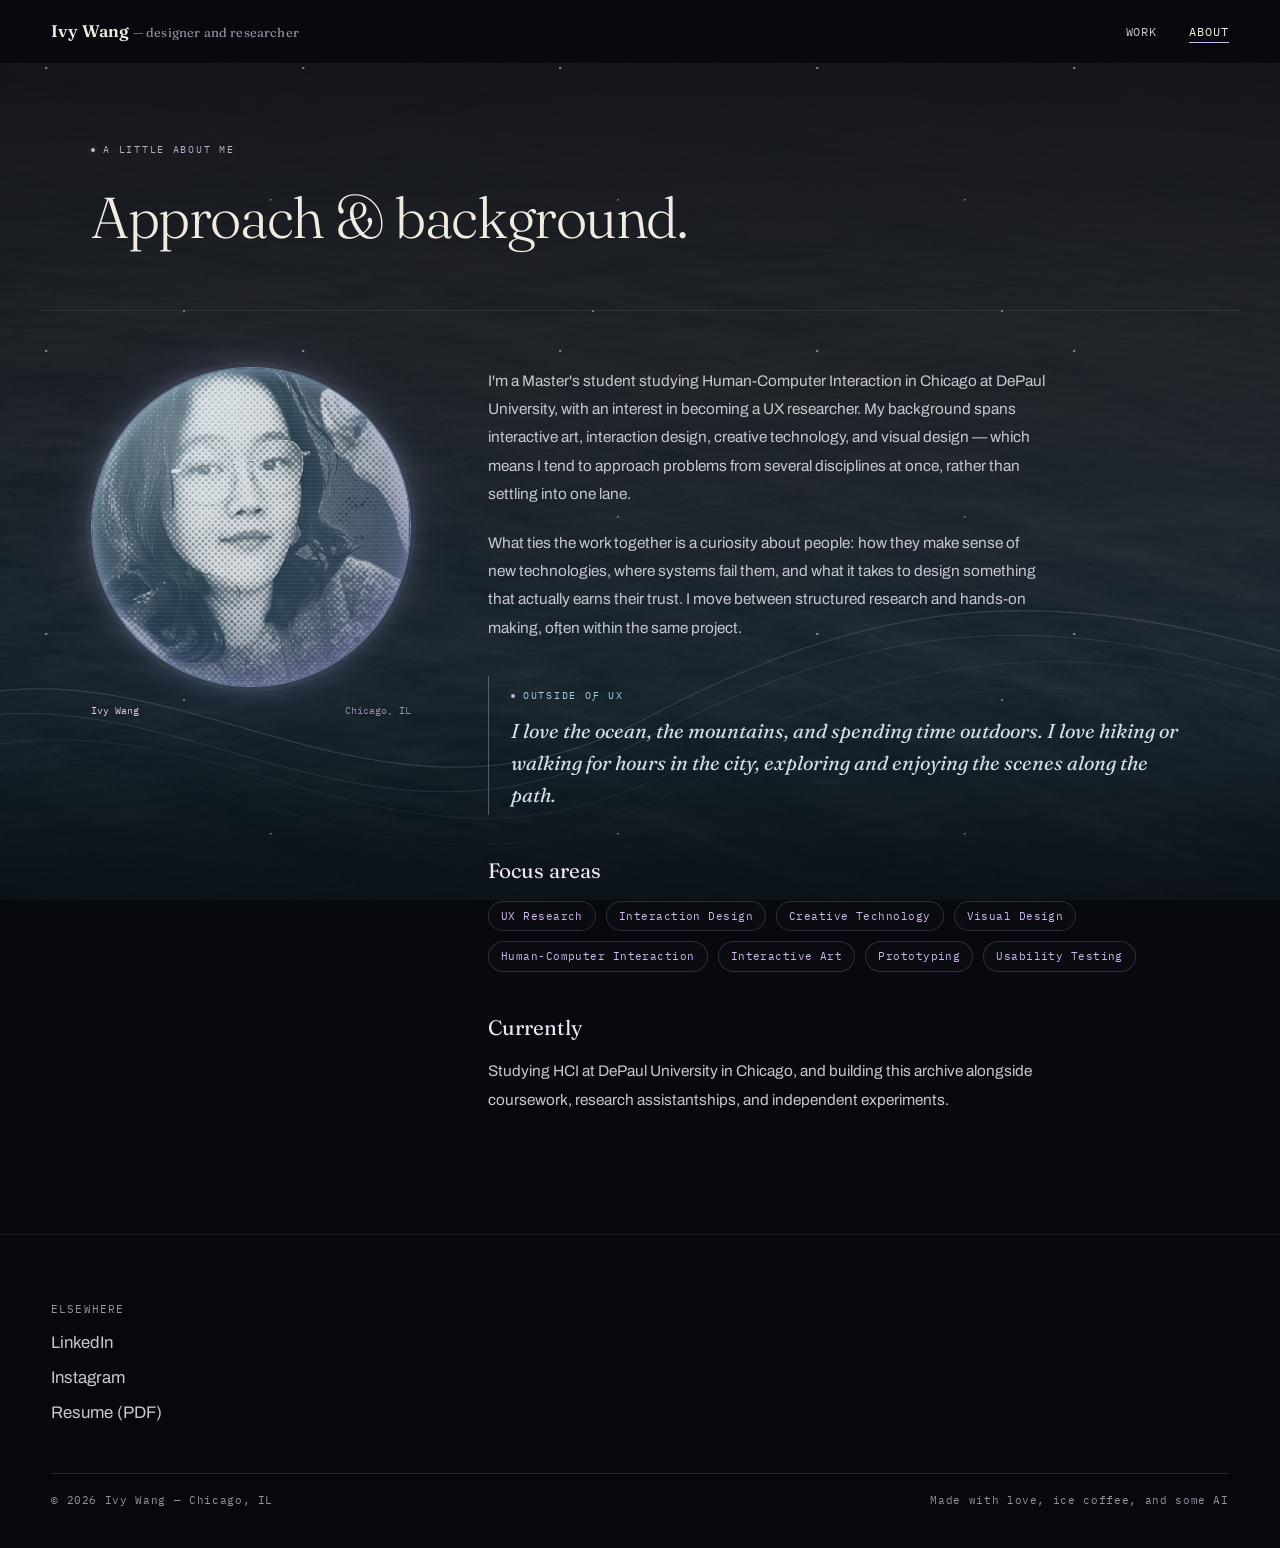
==== about.html @ 1f234c70 "Imported project into github the whole file, everything for the portfolio is moved here" ====
<!DOCTYPE html>
<html lang="en">
<head>
<meta charset="UTF-8">
<meta name="viewport" content="width=device-width, initial-scale=1.0">
<title>About — Ivy Wang</title>
<link rel="stylesheet" href="styles.css">
<link rel="stylesheet" href="about.css?v=4">
</head>
<body data-page="about">
<div class="about-atmosphere" aria-hidden="true">
  <div class="about-stars"></div>
  <svg class="about-waves" viewBox="0 0 1440 400" preserveAspectRatio="none">
    <path d="M-100 210 C180 40 390 360 700 190 S1190 60 1540 180"/>
    <path d="M-100 236 C200 66 400 386 715 216 S1210 86 1540 206"/>
    <path d="M-100 264 C220 94 415 414 730 244 S1230 114 1540 234"/>
    <path d="M-100 292 C240 122 430 442 745 272 S1250 142 1540 262"/>
  </svg>
</div>

<nav class="site-nav">
  <a href="index.html" class="mark">Ivy Wang<span> — designer and researcher</span></a>
  <button class="nav-toggle" aria-expanded="false" aria-controls="nav-links">Menu</button>
  <ul class="nav-links" id="nav-links">
    <li><a href="work.html" data-page="work">Work</a></li>
    <li><a href="about.html" data-page="about">About</a></li>
  </ul>
</nav>

<main>
  <header class="page-head">
    <span class="eyebrow">A little about me</span>
    <h1>Approach &amp; background.</h1>
  </header>

  <div class="page-body about-layout">
    <figure class="about-photo">
      <div class="portrait-water">
        <img src="assets/profile-pic.jpeg" alt="Halftone portrait of Ivy Wang" width="512" height="512">
      </div>
      <figcaption>Ivy Wang <span>Chicago, IL</span></figcaption>
    </figure>
    <div class="about-copy">
      <p>
        I'm a Master's student studying Human-Computer Interaction in Chicago
        at DePaul University, with an interest in becoming a UX researcher.
        My background spans interactive art, interaction design, creative
        technology, and visual design — which means I tend to approach
        problems from several disciplines at once, rather than settling
        into one lane.
      </p>
      <p>
        What ties the work together is a curiosity about people: how they
        make sense of new technologies, where systems fail them, and what
        it takes to design something that actually earns their trust. I move
        between structured research and hands-on making, often within the
        same project.
      </p>
      <div class="ocean-note">
        <span class="eyebrow">Outside of UX</span>
        <p>I love the ocean, the mountains, and spending time outdoors. I love hiking or walking for hours in the city, exploring and enjoying the scenes along the path.</p>
      </div>
      <h2>Focus areas</h2>
      <ul class="skill-tags">
        <li>UX Research</li>
        <li>Interaction Design</li>
        <li>Creative Technology</li>
        <li>Visual Design</li>
        <li>Human-Computer Interaction</li>
        <li>Interactive Art</li>
        <li>Prototyping</li>
        <li>Usability Testing</li>
      </ul>
      <h2>Currently</h2>
      <p>
        Studying HCI at DePaul University in Chicago, and building this
        archive alongside coursework, research assistantships, and
        independent experiments.
      </p>
    </div>
  </div>
</main>

<footer class="site-footer">
  <div class="footer-grid">
    <div class="footer-col">
      <p class="label">Elsewhere</p>
      <a href="https://www.linkedin.com/in/ivywang1108" target="_blank" rel="noopener noreferrer">LinkedIn</a>
      <a href="https://www.instagram.com/eyeweewhy/" target="_blank" rel="noopener noreferrer">Instagram</a>
      <a href="#">Resume (PDF)</a>
    </div>
  </div>
  <div class="footer-bottom">
    <span>© <span data-year></span> Ivy Wang — Chicago, IL</span>
    <span>Made with love, ice coffee, and some AI</span>
  </div>
</footer>

<script src="script.js?v=2"></script>
<script src="about.js?v=1"></script>
</body>
</html>
---- styles.css ----
/* =========================================================
   IVY WANG — PORTFOLIO
   A personal digital archive. Design system + shared layout.
   ========================================================= */

@import url('https://fonts.googleapis.com/css2?family=Fraunces:ital,opsz,wght@0,9..144,300;0,9..144,400;0,9..144,500;0,9..144,600;0,9..144,700;1,9..144,400;1,9..144,500&family=Archivo:ital,wght@0,400;0,500;0,600;0,700;1,400&family=IBM+Plex+Mono:wght@400;500&display=swap');

:root{
  /* ---- color: archive paper + ledger ink ---- */
  --paper:        #D6E8E8;
  --paper-2:      #D6E8E8;   /* card / specimen surface */
  --line:         #005200;   /* borders and hairline rules */
  --ink:          #005200;
  --ink-soft:     #176B4A;
  --ink-faint:    #4B987C;
  --blue:         #2E3A5F;   /* fountain-pen ledger blue */
  --ochre:        #B3822A;   /* index-tab ochre */
  --stamp:        #A23B24;   /* due-date stamp red, used sparingly */

  /* ---- type ---- */
  --f-display: 'Fraunces', ui-serif, Georgia, serif;
  --f-body:    'Archivo', ui-sans-serif, system-ui, sans-serif;
  --f-mono:    'IBM Plex Mono', ui-monospace, monospace;

  /* ---- scale ---- */
  --step-0: clamp(0.95rem, 0.9rem + 0.2vw, 1.05rem);
  --step-1: clamp(1.1rem, 1rem + 0.5vw, 1.3rem);
  --step-2: clamp(1.5rem, 1.2rem + 1.4vw, 2.1rem);
  --step-3: clamp(2.2rem, 1.6rem + 2.8vw, 3.6rem);
  --step-4: clamp(3rem, 2rem + 5vw, 6rem);

  --nav-h: 64px;
  --edge: clamp(20px, 4vw, 56px);
}

*, *::before, *::after{ box-sizing: border-box; }
html{ scroll-behavior: smooth; }
body{
  margin: 0;
  background: var(--paper);
  color: var(--ink);
  font-family: var(--f-body);
  font-size: var(--step-0);
  line-height: 1.5;
  -webkit-font-smoothing: antialiased;
}
img{ max-width: 100%; display: block; }
a{ color: inherit; text-decoration: none; }
h1,h2,h3,h4{ margin: 0; font-family: var(--f-display); font-weight: 500; }
p{ margin: 0; }
ul{ margin: 0; padding: 0; list-style: none; }
button{ font: inherit; color: inherit; background: none; border: none; cursor: pointer; }

::selection{ background: var(--blue); color: var(--paper); }

:focus-visible{
  outline: 2px solid var(--blue);
  outline-offset: 3px;
}

/* faint archive coordinate grid, used as page texture */
.grid-field{
  position: absolute;
  inset: 0;
  pointer-events: none;
  background-image:
    linear-gradient(var(--line) 1px, transparent 1px),
    linear-gradient(90deg, var(--line) 1px, transparent 1px);
  background-size: 96px 96px;
  opacity: 0.35;
  z-index: 0;
}

/* =========================================================
   NAV
   ========================================================= */
.site-nav{
  position: fixed;
  top: 0; left: 0; right: 0;
  height: var(--nav-h);
  display: flex;
  align-items: center;
  justify-content: space-between;
  padding: 0 var(--edge);
  z-index: 100;
  background: color-mix(in srgb, var(--paper) 88%, transparent);
  backdrop-filter: blur(6px);
  border-bottom: 1px solid var(--line);
}
.site-nav .mark{
  font-family: var(--f-display);
  font-weight: 600;
  font-size: 1.05rem;
  letter-spacing: 0.01em;
}
.site-nav .mark span{ color: var(--ink-faint); font-weight: 400; }
.nav-links{
  display: flex;
  gap: clamp(16px, 2.5vw, 40px);
  font-family: var(--f-mono);
  font-size: 0.72rem;
  letter-spacing: 0.08em;
  text-transform: uppercase;
}
.nav-links a{
  position: relative;
  padding: 4px 0;
  color: var(--ink-soft);
  transition: color .25s ease;
}
.nav-links a::after{
  content: "";
  position: absolute;
  left: 0; bottom: 0;
  width: 100%; height: 1px;
  background: var(--blue);
  transform: scaleX(0);
  transform-origin: right;
  transition: transform .3s ease;
}
.nav-links a:hover,
.nav-links a[aria-current="page"]{ color: var(--ink); }
.nav-links a:hover::after,
.nav-links a[aria-current="page"]::after{
  transform: scaleX(1);
  transform-origin: left;
}
.nav-toggle{ display: none; }

@media (max-width: 640px){
  .nav-links{
    position: fixed;
    top: var(--nav-h); left: 0; right: 0;
    flex-direction: column;
    background: var(--paper);
    border-bottom: 1px solid var(--line);
    padding: 18px var(--edge) 26px;
    gap: 16px;
    transform: translateY(-8px);
    opacity: 0;
    pointer-events: none;
    transition: opacity .2s ease, transform .2s ease;
  }
  .nav-links.is-open{
    opacity: 1;
    transform: translateY(0);
    pointer-events: auto;
  }
  .nav-toggle{
    display: inline-block;
    font-family: var(--f-mono);
    font-size: 0.72rem;
    letter-spacing: 0.08em;
    text-transform: uppercase;
    border: 1px solid var(--line);
    padding: 6px 12px;
  }
}

/* =========================================================
   FOOTER
   ========================================================= */
.site-footer{
  position: relative;
  z-index: 1;
  border-top: 1px solid var(--line);
  padding: 56px var(--edge) 40px;
  background: var(--paper);
}
.footer-grid{
  display: grid;
  grid-template-columns: 1fr;
  gap: 32px;
  max-width: 1200px;
  margin: 0 auto;
}
.footer-grid h3{
  font-size: var(--step-1);
  max-width: 20ch;
}
.footer-col p, .footer-col a{
  display: block;
  color: var(--ink-soft);
  margin-top: 10px;
}
.footer-col .label{
  font-family: var(--f-mono);
  font-size: 0.68rem;
  letter-spacing: 0.1em;
  text-transform: uppercase;
  color: var(--ink-faint);
  margin-bottom: 12px;
}
.footer-col a{ transition: color .2s ease; }
.footer-col a:hover{ color: var(--blue); }
.footer-bottom{
  max-width: 1200px;
  margin: 48px auto 0;
  padding-top: 18px;
  border-top: 1px solid var(--line);
  display: flex;
  justify-content: space-between;
  font-family: var(--f-mono);
  font-size: 0.68rem;
  letter-spacing: 0.06em;
  color: var(--ink-faint);
  flex-wrap: wrap;
  gap: 8px;
}
@media (max-width: 720px){
  .footer-grid{ grid-template-columns: 1fr; }
}

/* =========================================================
   GENERIC PAGE HEADER (inner pages)
   ========================================================= */
.page-head{
  position: relative;
  z-index: 1;
  padding: calc(var(--nav-h) + 64px) var(--edge) 48px;
  max-width: 1200px;
  margin: 0 auto;
  border-bottom: 1px solid var(--line);
}
.eyebrow{
  font-family: var(--f-mono);
  font-size: 0.7rem;
  letter-spacing: 0.12em;
  text-transform: uppercase;
  color: var(--ochre);
  display: inline-flex;
  align-items: center;
  gap: 8px;
  margin-bottom: 18px;
}
.eyebrow::before{
  content: "";
  width: 6px; height: 6px;
  background: var(--stamp);
  border-radius: 50%;
  display: inline-block;
}
.page-head h1{
  font-size: var(--step-3);
  font-weight: 500;
  max-width: 16ch;
}
.page-head .dek{
  margin-top: 20px;
  max-width: 56ch;
  color: var(--ink-soft);
  font-size: var(--step-1);
  line-height: 1.6;
}

.page-body{
  position: relative;
  z-index: 1;
  max-width: 1200px;
  margin: 0 auto;
  padding: 56px var(--edge) 100px;
}

/* simple index list, reused on Work / Research pages */
.entry-list{ border-top: 1px solid var(--line); }
.entry-row{
  display: grid;
  grid-template-columns: 90px 1fr auto auto;
  align-items: baseline;
  gap: 24px;
  padding: 26px 4px;
  border-bottom: 1px solid var(--line);
  transition: background .2s ease;
}
.entry-row:hover,
.entry-row:focus-visible{
  background: #005200;
  color: var(--paper);
}
.entry-row:hover .num,
.entry-row:hover .title .cat,
.entry-row:hover .year,
.entry-row:hover .go,
.entry-row:focus-visible .num,
.entry-row:focus-visible .title .cat,
.entry-row:focus-visible .year,
.entry-row:focus-visible .go{
  color: var(--paper);
}
.entry-row .num{
  font-family: var(--f-mono);
  font-size: 0.75rem;
  color: var(--ink-faint);
}
.entry-row .title{
  font-family: var(--f-display);
  font-size: var(--step-1);
  font-weight: 500;
}
.entry-row .title .cat{
  font-family: var(--f-mono);
  font-size: 0.65rem;
  letter-spacing: 0.08em;
  text-transform: uppercase;
  color: var(--blue);
  margin-left: 12px;
  vertical-align: middle;
}
.entry-row .year{
  font-family: var(--f-mono);
  font-size: 0.75rem;
  color: var(--ink-faint);
}
.entry-row .go{
  font-family: var(--f-mono);
  font-size: 0.72rem;
  color: var(--ink-soft);
  opacity: 0;
  transform: translateX(-6px);
  transition: opacity .2s ease, transform .2s ease;
}
.entry-row:hover .go{ opacity: 1; transform: translateX(0); }

@media (max-width: 640px){
  .entry-row{ grid-template-columns: 40px 1fr; row-gap: 6px; }
  .entry-row .year, .entry-row .go{ display: none; }
}

/* =========================================================
   PLACEHOLDER CASE STUDY
   ========================================================= */
.stub-card{
  border: 1px solid var(--line);
  background: var(--paper-2);
  padding: clamp(28px, 5vw, 60px);
  display: grid;
  gap: 18px;
  max-width: 760px;
}
.stub-card .tag{
  font-family: var(--f-mono);
  font-size: 0.68rem;
  letter-spacing: 0.1em;
  text-transform: uppercase;
  color: var(--stamp);
  border: 1px solid currentColor;
  padding: 4px 10px;
  width: fit-content;
}

/* =========================================================
   ABOUT PAGE bits
   ========================================================= */
.about-layout{
  display: grid;
  grid-template-columns: 320px 1fr;
  gap: 56px;
}
.about-photo{
  aspect-ratio: 4 / 5;
  border: 1px solid var(--line);
  background: var(--paper-2);
  display: flex;
  align-items: center;
  justify-content: center;
  font-family: var(--f-mono);
  font-size: 0.75rem;
  letter-spacing: 0.08em;
  color: var(--ink-faint);
  text-transform: uppercase;
  position: sticky;
  top: calc(var(--nav-h) + 32px);
}
.about-copy p{ margin-bottom: 20px; max-width: 62ch; color: var(--ink-soft); line-height: 1.7; }
.about-copy h2{ font-size: var(--step-1); margin: 40px 0 14px; }
.skill-tags{ display: flex; flex-wrap: wrap; gap: 10px; }
.skill-tags li{
  font-family: var(--f-mono);
  font-size: 0.7rem;
  letter-spacing: 0.04em;
  border: 1px solid var(--line);
  padding: 6px 12px;
  color: var(--ink-soft);
}
@media (max-width: 800px){
  .about-layout{ grid-template-columns: 1fr; }
  .about-photo{ position: static; max-width: 260px; }
}

/* =========================================================
   CONTACT PAGE
   ========================================================= */
.contact-grid{
  display: grid;
  grid-template-columns: 1fr 1fr;
  gap: 40px;
}
.contact-card{
  border: 1px solid var(--line);
  padding: 32px;
}
.contact-card .label{
  font-family: var(--f-mono);
  font-size: 0.68rem;
  letter-spacing: 0.1em;
  text-transform: uppercase;
  color: var(--ink-faint);
  margin-bottom: 10px;
}
.contact-card a, .contact-card p{ font-family: var(--f-display); font-size: var(--step-1); }
@media (max-width: 700px){ .contact-grid{ grid-template-columns: 1fr; } }
---- about.css ----
/* The homepage universe meets a quiet ocean. */
body[data-page="about"]{
  --paper:#08090e;--paper-2:#12141e;--ink:#f0ecdf;
  --ink-soft:#c7c6cf;--ink-faint:#9293a3;--line:#ffffff20;
  --blue:#d0b5ef;--ochre:#b6adca;
  background:#08090e;color:var(--ink);isolation:isolate;
}
.about-atmosphere{position:fixed;inset:0;z-index:-1;pointer-events:none;overflow:hidden;}
.about-atmosphere::before{content:"";position:absolute;inset:-45px;transform:translate3d(0,var(--ocean-shift,0px),0);will-change:transform;
  background:linear-gradient(180deg,#08090ef7 0%,#08090edb 38%,#080d18c7 75%,#08090ee8),
  url("assets/ocean-background.png") center bottom / cover no-repeat;}
.about-stars{position:absolute;inset:0;opacity:.5;
  background-image:radial-gradient(circle at 18% 24%,#ddd4ef 0 1px,transparent 1.5px),
  radial-gradient(circle at 78% 63%,#ddd4ef 0 .7px,transparent 1.2px),
  radial-gradient(circle at 45% 80%,#d3e7eb 0 .7px,transparent 1.2px);
  background-size:257px 283px,347px 317px,409px 389px;}
.about-waves{position:absolute;bottom:-30px;left:-5%;width:110%;height:42%;fill:none;stroke:#a9c7df;stroke-width:1;opacity:.24;transform:translate3d(var(--wave-x,0px),var(--wave-y,0px),0);will-change:transform;}
.about-waves path{transform:translateX(var(--ripple-x,0px));}
.about-waves path:nth-child(even){transform:translateX(calc(var(--ripple-x,0px) * -1));}
.about-waves path:nth-child(2){opacity:.65}.about-waves path:nth-child(3){opacity:.4}.about-waves path:nth-child(4){opacity:.22}
.site-nav{background:#08090edb;border-color:#ffffff0f;backdrop-filter:blur(12px)}
.site-nav .mark span{font-size:.8rem}
.page-head{padding-top:calc(var(--nav-h) + 70px);border-bottom-color:#ffffff14}
.page-head h1{font-weight:300;letter-spacing:-.025em;max-width:20ch}
.eyebrow{color:#b6adca;font-size:.6rem;letter-spacing:.18em}
.eyebrow::before{background:#c6b1df;width:4px;height:4px;box-shadow:0 0 10px #d0b5ef77}
.about-layout{grid-template-columns:minmax(220px,320px) minmax(0,1fr);gap:clamp(32px,6vw,80px);align-items:start}
.about-photo{display:block;margin:0;aspect-ratio:auto;background:none;border:0;letter-spacing:normal;text-transform:none;}
.portrait-water{position:relative;isolation:isolate;aspect-ratio:1;border-radius:50%;overflow:hidden;background:#142b3b;
  border:1px solid #cbd4ff88;
  box-shadow:0 0 0 5px #b2ceff08,0 0 28px #9fc9f133,0 0 65px #c0a2eb24;}
.about-photo img{display:block;width:100%;height:auto;aspect-ratio:1;object-fit:cover;object-position:center;border:0;border-radius:50%;box-shadow:none;filter:grayscale(1) contrast(.94) brightness(.86);mix-blend-mode:screen}
.portrait-water::before{content:"";position:absolute;inset:0;z-index:2;border-radius:inherit;pointer-events:none;
  background:radial-gradient(ellipse at 28% 19%,#e5f7ff42,transparent 35%),
  radial-gradient(circle at 43% 37%,transparent 40%,#192d4955 67%,#060d22dc 100%);
  box-shadow:inset 3px 3px 14px #c5edff66,inset -9px -12px 26px #9e91df44;}
.portrait-water::after{content:"";position:absolute;inset:0;z-index:3;border-radius:inherit;pointer-events:none;
  background:repeating-linear-gradient(180deg,transparent 0 3px,#aedfff18 3px 4px),
  linear-gradient(125deg,#95dafb13,transparent 45%,#c9a0f724);
  mix-blend-mode:screen;opacity:.65;}
.about-photo figcaption{display:flex;justify-content:space-between;gap:12px;padding-top:16px;font-size:.65rem;color:#d9cfdf}
.about-photo figcaption span{color:#9894aa}
.about-copy p{color:#c7c6cf;line-height:1.85;font-size:.96rem}
.about-copy h2{font-weight:400;color:#eee5f4}
.ocean-note{margin:34px 0 10px;padding:4px 0 4px 22px;border-left:1px solid #a5c2df66}
.ocean-note .eyebrow{color:#a9c7df;margin-bottom:12px}
.ocean-note p{font-family:var(--f-display);font-style:italic;font-size:1.25rem;line-height:1.6;margin-bottom:0;color:#d3dce9}
.skill-tags li{color:#d0b5ef;border-color:#d0b5ef30;border-radius:24px;background:#d0b5ef05}
.site-footer{background:#08090e99;border-color:#ffffff14}
@media(max-width:800px){.about-layout{grid-template-columns:1fr}.about-photo{width:min(320px,100%);max-width:320px;position:static}.page-head{padding-top:calc(var(--nav-h) + 42px)}}
@media(max-width:640px){.site-nav .mark span{display:none}.nav-links{background:#08090ef5}.about-waves{height:30%}}
@media(prefers-reduced-motion:reduce){.about-waves,.about-waves path,.about-atmosphere::before{transform:none;will-change:auto}}
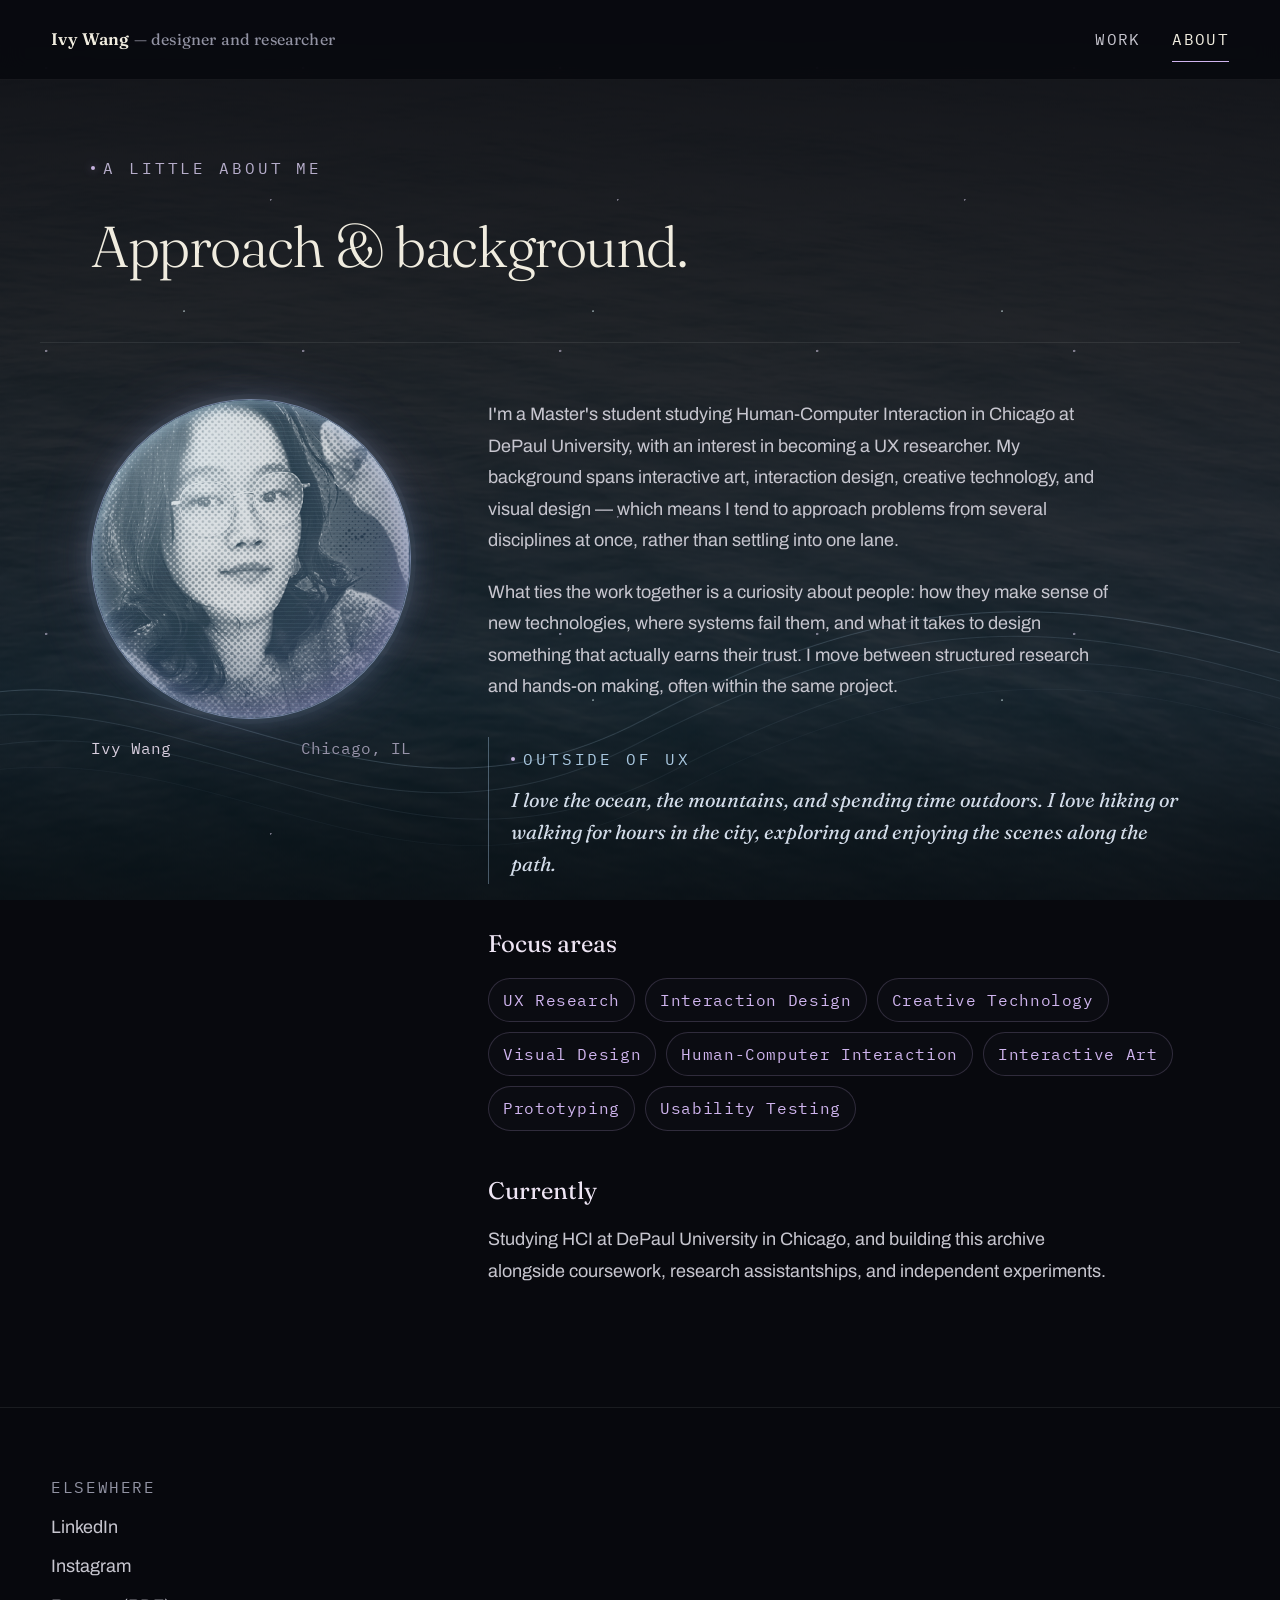
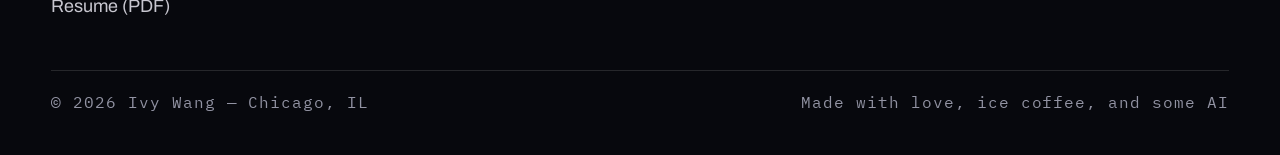
==== commit 2776cc83: "Updated content and portfolio structure Major changes made to home page, including theme, layout, st" ====
--- a/about.html
+++ b/about.html
@@ -4,8 +4,8 @@
 <meta charset="UTF-8">
 <meta name="viewport" content="width=device-width, initial-scale=1.0">
 <title>About — Ivy Wang</title>
-<link rel="stylesheet" href="styles.css">
-<link rel="stylesheet" href="about.css?v=4">
+<link rel="stylesheet" href="styles.css?v=responsive-2">
+<link rel="stylesheet" href="about.css?v=responsive-2">
 </head>
 <body data-page="about">
 <div class="about-atmosphere" aria-hidden="true">
--- a/styles.css
+++ b/styles.css
@@ -23,25 +23,25 @@
   --f-mono:    'IBM Plex Mono', ui-monospace, monospace;
 
   /* ---- scale ---- */
-  --step-0: clamp(0.95rem, 0.9rem + 0.2vw, 1.05rem);
+  --step-0: 1.125rem;
   --step-1: clamp(1.1rem, 1rem + 0.5vw, 1.3rem);
   --step-2: clamp(1.5rem, 1.2rem + 1.4vw, 2.1rem);
   --step-3: clamp(2.2rem, 1.6rem + 2.8vw, 3.6rem);
   --step-4: clamp(3rem, 2rem + 5vw, 6rem);
 
-  --nav-h: 64px;
+  --nav-h: 80px;
   --edge: clamp(20px, 4vw, 56px);
 }
 
 *, *::before, *::after{ box-sizing: border-box; }
-html{ scroll-behavior: smooth; }
+html{ scroll-behavior: smooth; scroll-padding-top: calc(var(--nav-h) + 24px); }
 body{
   margin: 0;
   background: var(--paper);
   color: var(--ink);
   font-family: var(--f-body);
   font-size: var(--step-0);
-  line-height: 1.5;
+  line-height: 1.65;
   -webkit-font-smoothing: antialiased;
 }
 img{ max-width: 100%; display: block; }
@@ -98,7 +98,7 @@
   display: flex;
   gap: clamp(16px, 2.5vw, 40px);
   font-family: var(--f-mono);
-  font-size: 0.72rem;
+  font-size: 1rem;
   letter-spacing: 0.08em;
   text-transform: uppercase;
 }
@@ -149,7 +149,7 @@
   .nav-toggle{
     display: inline-block;
     font-family: var(--f-mono);
-    font-size: 0.72rem;
+    font-size: 1rem;
     letter-spacing: 0.08em;
     text-transform: uppercase;
     border: 1px solid var(--line);
@@ -185,7 +185,7 @@
 }
 .footer-col .label{
   font-family: var(--f-mono);
-  font-size: 0.68rem;
+  font-size: 1rem;
   letter-spacing: 0.1em;
   text-transform: uppercase;
   color: var(--ink-faint);
@@ -201,7 +201,7 @@
   display: flex;
   justify-content: space-between;
   font-family: var(--f-mono);
-  font-size: 0.68rem;
+  font-size: 1rem;
   letter-spacing: 0.06em;
   color: var(--ink-faint);
   flex-wrap: wrap;
@@ -224,7 +224,7 @@
 }
 .eyebrow{
   font-family: var(--f-mono);
-  font-size: 0.7rem;
+  font-size: 1rem;
   letter-spacing: 0.12em;
   text-transform: uppercase;
   color: var(--ochre);
@@ -289,7 +289,7 @@
 }
 .entry-row .num{
   font-family: var(--f-mono);
-  font-size: 0.75rem;
+  font-size: 1rem;
   color: var(--ink-faint);
 }
 .entry-row .title{
@@ -299,7 +299,7 @@
 }
 .entry-row .title .cat{
   font-family: var(--f-mono);
-  font-size: 0.65rem;
+  font-size: 1rem;
   letter-spacing: 0.08em;
   text-transform: uppercase;
   color: var(--blue);
@@ -308,12 +308,12 @@
 }
 .entry-row .year{
   font-family: var(--f-mono);
-  font-size: 0.75rem;
+  font-size: 1rem;
   color: var(--ink-faint);
 }
 .entry-row .go{
   font-family: var(--f-mono);
-  font-size: 0.72rem;
+  font-size: 1rem;
   color: var(--ink-soft);
   opacity: 0;
   transform: translateX(-6px);
@@ -339,7 +339,7 @@
 }
 .stub-card .tag{
   font-family: var(--f-mono);
-  font-size: 0.68rem;
+  font-size: 1rem;
   letter-spacing: 0.1em;
   text-transform: uppercase;
   color: var(--stamp);
@@ -364,7 +364,7 @@
   align-items: center;
   justify-content: center;
   font-family: var(--f-mono);
-  font-size: 0.75rem;
+  font-size: 1rem;
   letter-spacing: 0.08em;
   color: var(--ink-faint);
   text-transform: uppercase;
@@ -376,7 +376,7 @@
 .skill-tags{ display: flex; flex-wrap: wrap; gap: 10px; }
 .skill-tags li{
   font-family: var(--f-mono);
-  font-size: 0.7rem;
+  font-size: 1rem;
   letter-spacing: 0.04em;
   border: 1px solid var(--line);
   padding: 6px 12px;
@@ -401,7 +401,7 @@
 }
 .contact-card .label{
   font-family: var(--f-mono);
-  font-size: 0.68rem;
+  font-size: 1rem;
   letter-spacing: 0.1em;
   text-transform: uppercase;
   color: var(--ink-faint);
@@ -409,3 +409,24 @@
 }
 .contact-card a, .contact-card p{ font-family: var(--f-display); font-size: var(--step-1); }
 @media (max-width: 700px){ .contact-grid{ grid-template-columns: 1fr; } }
+
+/* Readable navigation and reflow for larger type and browser zoom. */
+.nav-links a,.nav-toggle{min-height:44px;display:inline-flex;align-items:center}
+.nav-toggle{display:none}
+.entry-row{grid-template-columns:48px minmax(0,1fr) auto auto;gap:20px}
+.entry-row .title .cat{display:block;margin:8px 0 0;line-height:1.5}
+.entry-row .go{opacity:1;transform:none}
+.about-copy h2{font-size:1.5rem}
+.skill-tags li{padding:8px 14px}
+@media(max-width:1000px){.site-nav .mark span{display:none}.entry-row{grid-template-columns:40px minmax(0,1fr)}.entry-row .year,.entry-row .go{display:none}}
+@media(max-width:640px){.nav-toggle{display:inline-flex}.nav-links a{width:100%}}
+
+/* Grid children must be able to shrink and wrap when text is enlarged. */
+main :where(section,article,figure,div,li,a,span){min-width:0}
+main :where(h1,h2,h3,h4,p,dd,dt,figcaption,li){overflow-wrap:anywhere}
+.site-nav{gap:16px}
+.site-nav .mark{min-width:0}
+.nav-toggle{flex-shrink:0}
+.entry-row .title{overflow-wrap:anywhere}
+.footer-bottom>span{max-width:100%;overflow-wrap:anywhere}
+@media(max-width:900px){.about-layout{grid-template-columns:minmax(0,1fr)}.about-photo{position:static}}
--- a/about.css
+++ b/about.css
@@ -19,10 +19,10 @@
 .about-waves path:nth-child(even){transform:translateX(calc(var(--ripple-x,0px) * -1));}
 .about-waves path:nth-child(2){opacity:.65}.about-waves path:nth-child(3){opacity:.4}.about-waves path:nth-child(4){opacity:.22}
 .site-nav{background:#08090edb;border-color:#ffffff0f;backdrop-filter:blur(12px)}
-.site-nav .mark span{font-size:.8rem}
+.site-nav .mark span{font-size:1rem}
 .page-head{padding-top:calc(var(--nav-h) + 70px);border-bottom-color:#ffffff14}
 .page-head h1{font-weight:300;letter-spacing:-.025em;max-width:20ch}
-.eyebrow{color:#b6adca;font-size:.6rem;letter-spacing:.18em}
+.eyebrow{color:#b6adca;font-size:1rem;letter-spacing:.18em}
 .eyebrow::before{background:#c6b1df;width:4px;height:4px;box-shadow:0 0 10px #d0b5ef77}
 .about-layout{grid-template-columns:minmax(220px,320px) minmax(0,1fr);gap:clamp(32px,6vw,80px);align-items:start}
 .about-photo{display:block;margin:0;aspect-ratio:auto;background:none;border:0;letter-spacing:normal;text-transform:none;}
@@ -38,9 +38,9 @@
   background:repeating-linear-gradient(180deg,transparent 0 3px,#aedfff18 3px 4px),
   linear-gradient(125deg,#95dafb13,transparent 45%,#c9a0f724);
   mix-blend-mode:screen;opacity:.65;}
-.about-photo figcaption{display:flex;justify-content:space-between;gap:12px;padding-top:16px;font-size:.65rem;color:#d9cfdf}
+.about-photo figcaption{display:flex;justify-content:space-between;gap:12px;padding-top:16px;font-size:1rem;color:#d9cfdf}
 .about-photo figcaption span{color:#9894aa}
-.about-copy p{color:#c7c6cf;line-height:1.85;font-size:.96rem}
+.about-copy p{color:#c7c6cf;line-height:1.75;font-size:1.125rem}
 .about-copy h2{font-weight:400;color:#eee5f4}
 .ocean-note{margin:34px 0 10px;padding:4px 0 4px 22px;border-left:1px solid #a5c2df66}
 .ocean-note .eyebrow{color:#a9c7df;margin-bottom:12px}
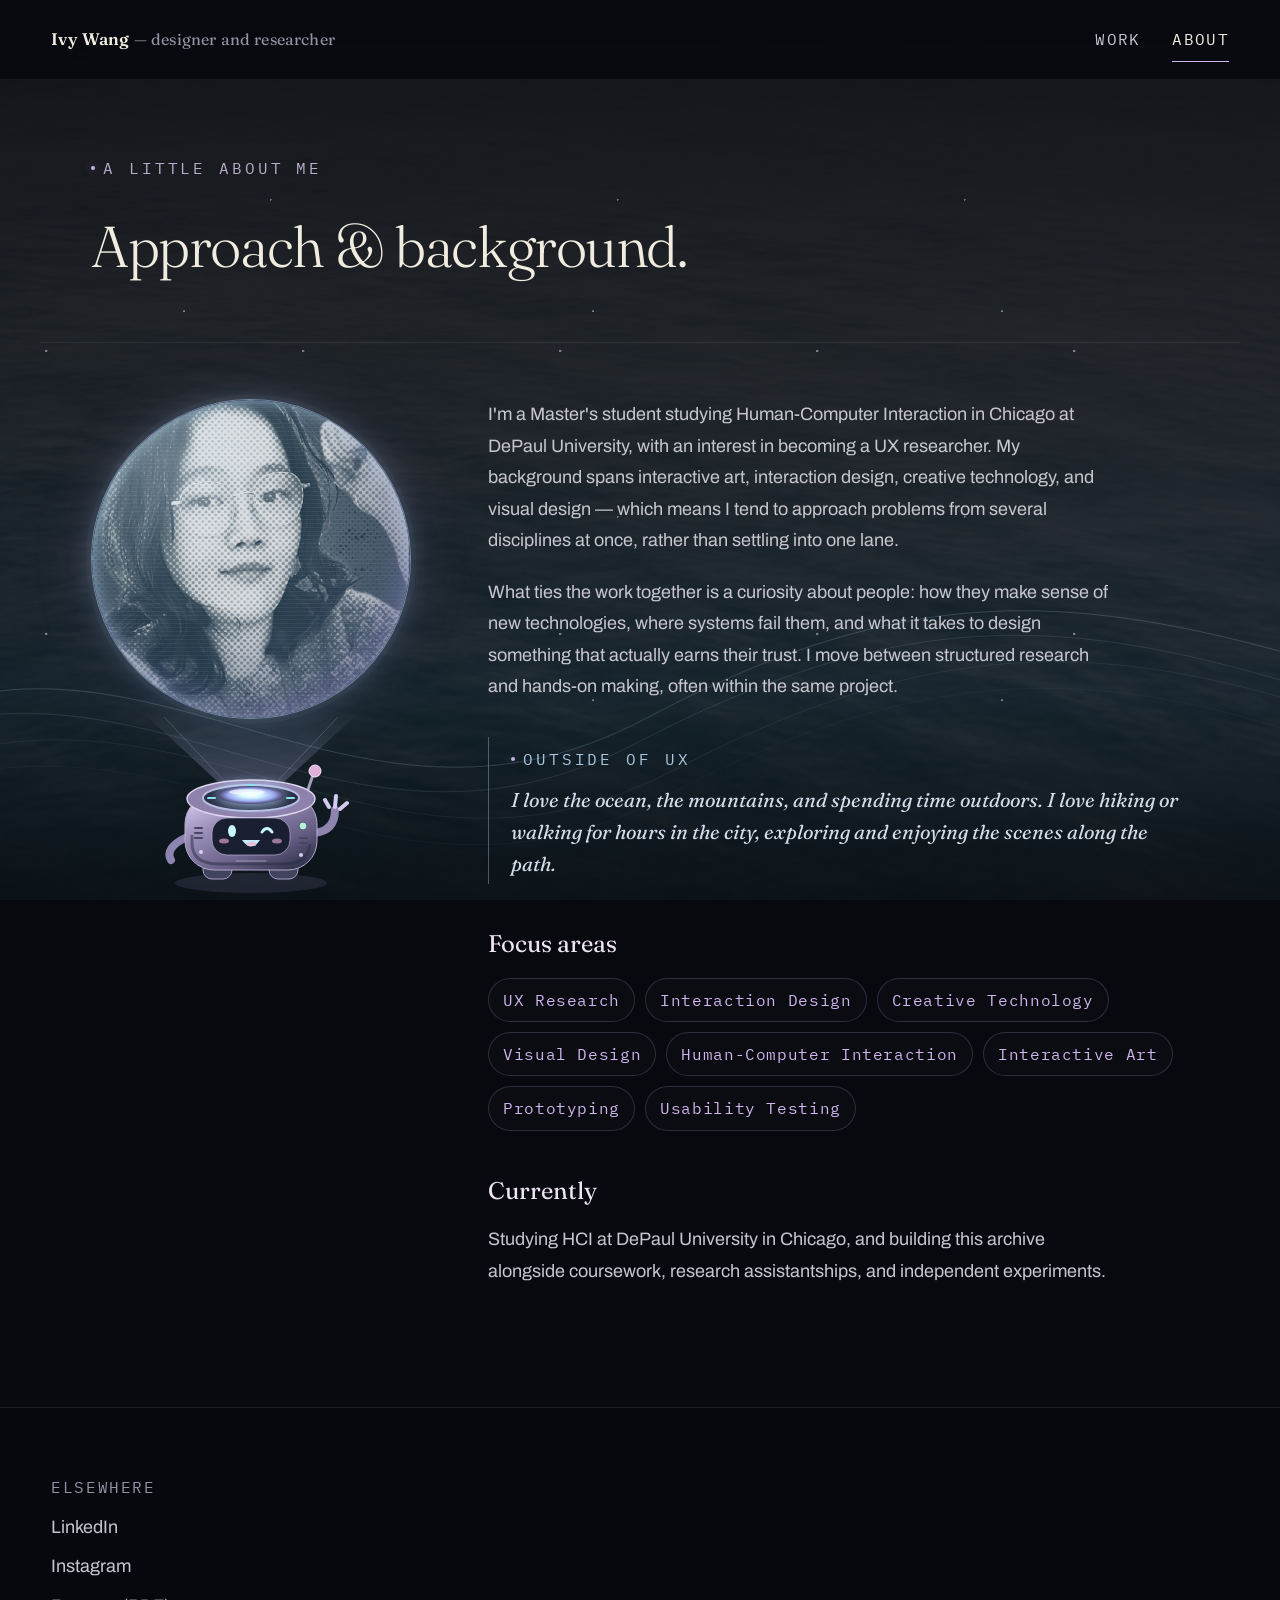
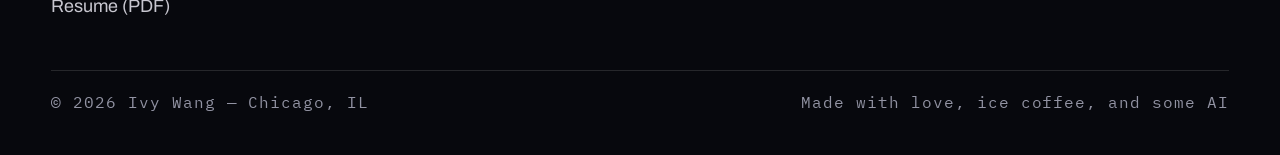
==== commit c3aa27f0: "Minor Update" ====
--- a/about.html
+++ b/about.html
@@ -5,7 +5,7 @@
 <meta name="viewport" content="width=device-width, initial-scale=1.0">
 <title>About — Ivy Wang</title>
 <link rel="stylesheet" href="styles.css?v=responsive-2">
-<link rel="stylesheet" href="about.css?v=responsive-2">
+<link rel="stylesheet" href="about.css?v=projector-1">
 </head>
 <body data-page="about">
 <div class="about-atmosphere" aria-hidden="true">
@@ -38,7 +38,41 @@
       <div class="portrait-water">
         <img src="assets/profile-pic.jpeg" alt="Halftone portrait of Ivy Wang" width="512" height="512">
       </div>
-      <figcaption>Ivy Wang <span>Chicago, IL</span></figcaption>
+      <svg class="hologram-projector" viewBox="0 0 320 190" aria-hidden="true" focusable="false">
+        <defs>
+          <linearGradient id="projection-beam" x2="0" y2="1"><stop stop-color="#bcecff" stop-opacity="0"/><stop offset="1" stop-color="#c9b5ff" stop-opacity=".3"/></linearGradient>
+          <linearGradient id="projector-shell" x1="0" y1="0" x2=".8" y2="1"><stop stop-color="#ddd4f3"/><stop offset=".35" stop-color="#9d91bc"/><stop offset=".75" stop-color="#655d83"/><stop offset="1" stop-color="#34364e"/></linearGradient>
+          <radialGradient id="lens-glass"><stop stop-color="#fff"/><stop offset=".3" stop-color="#d8f9ff"/><stop offset=".7" stop-color="#9dacf1"/><stop offset="1" stop-color="#49416b"/></radialGradient>
+        </defs>
+        <path class="projection-light" d="M48 0H272L180 85H140Z" fill="url(#projection-beam)"/>
+        <path d="M73 8L141 80M247 8L179 80" fill="none" stroke="#c8c2fb" stroke-opacity=".22"/>
+        <ellipse cx="160" cy="174" rx="76" ry="10" fill="#b4a2ef" opacity=".12"/>
+        <!-- Little boots, a waving arm, and a slightly overqualified antenna. -->
+        <rect x="112" y="151" width="29" height="19" rx="9" fill="#42435d" stroke="#aaa0cb"/>
+        <rect x="178" y="151" width="29" height="19" rx="9" fill="#42435d" stroke="#aaa0cb"/>
+        <path d="M96 128Q73 139 80 151M223 124Q244 122 244 101" fill="none" stroke="#8d84af" stroke-width="8" stroke-linecap="round"/>
+        <path d="M238 98l-4-7m10 7 1-11m4 13 7-6" stroke="#d4c9ef" stroke-width="4" stroke-linecap="round"/>
+        <path d="M213 92l9-26" stroke="#a59dbf" stroke-width="3"/>
+        <circle cx="224" cy="62" r="6" fill="#dfb1d9" stroke="#ffe5fa"/>
+        <rect x="94" y="86" width="132" height="75" rx="29" fill="url(#projector-shell)" stroke="#b5a9d0"/>
+        <path d="M101 126v8q0 21 27 21h65q24 0 26-20" fill="none" stroke="#292b43" stroke-opacity=".5" stroke-width="3"/>
+        <ellipse cx="160" cy="90" rx="64" ry="19" fill="#8e82ad" stroke="#ddd4ed" stroke-width="1.5"/>
+        <ellipse cx="160" cy="89" rx="48" ry="13" fill="#262c43" stroke="#b7bde2" stroke-width="2"/>
+        <ellipse class="projector-lens" cx="160" cy="86" rx="33" ry="9" fill="url(#lens-glass)"/>
+        <ellipse cx="156" cy="83" rx="18" ry="3" fill="#fff" opacity=".65"/>
+        <path d="M117 89h7m72 0h7M157 76h6" stroke="#8be4ea" stroke-width="2" stroke-linecap="round"/>
+        <rect x="121" y="109" width="78" height="37" rx="15" fill="#191e31" stroke="#bcb4d6" stroke-opacity=".65"/>
+        <ellipse cx="141" cy="122" rx="4" ry="6" fill="#c6f4ff"/>
+        <path d="M171 123q5-7 10 0" fill="none" stroke="#c6f4ff" stroke-width="3" stroke-linecap="round"/>
+        <ellipse cx="133" cy="132" rx="5" ry="2.5" fill="#e3a8cf" opacity=".65"/>
+        <ellipse cx="186" cy="132" rx="5" ry="2.5" fill="#e3a8cf" opacity=".65"/>
+        <path d="M151 131q9 13 18 0Z" fill="#c2eaff"/>
+        <path d="M156 136q5-3 9 0" stroke="#efb7d9" stroke-width="3"/>
+        <g stroke="#484763" stroke-width="2" stroke-linecap="round"><path d="M104 119h7m-7 5h7m-7 5h7"/><path d="M209 129h7m-7 5h7m-7 5h7"/></g>
+        <circle cx="212" cy="117" r="4" fill="#b5f3d9" stroke="#535776"/>
+        <circle cx="110" cy="143" r="2" fill="#d8cfea"/><circle cx="210" cy="146" r="2" fill="#d8cfea"/>
+        <path d="M145 152h30" stroke="#d8d1ee" stroke-opacity=".5" stroke-linecap="round"/>
+      </svg>
     </figure>
     <div class="about-copy">
       <p>
--- a/about.css
+++ b/about.css
@@ -40,6 +40,11 @@
   mix-blend-mode:screen;opacity:.65;}
 .about-photo figcaption{display:flex;justify-content:space-between;gap:12px;padding-top:16px;font-size:1rem;color:#d9cfdf}
 .about-photo figcaption span{color:#9894aa}
+.hologram-projector{display:block;width:100%;height:auto;margin-top:-10px;overflow:visible;pointer-events:none}
+.projector-lens{filter:drop-shadow(0 0 7px #bbdfff);animation:projector-glow 4s ease-in-out infinite alternate}
+.projection-light{animation:projector-glow 4s ease-in-out infinite alternate}
+@keyframes projector-glow{from{opacity:.65}to{opacity:1}}
+@media(prefers-reduced-motion:reduce){.projector-lens,.projection-light{animation:none}}
 .about-copy p{color:#c7c6cf;line-height:1.75;font-size:1.125rem}
 .about-copy h2{font-weight:400;color:#eee5f4}
 .ocean-note{margin:34px 0 10px;padding:4px 0 4px 22px;border-left:1px solid #a5c2df66}
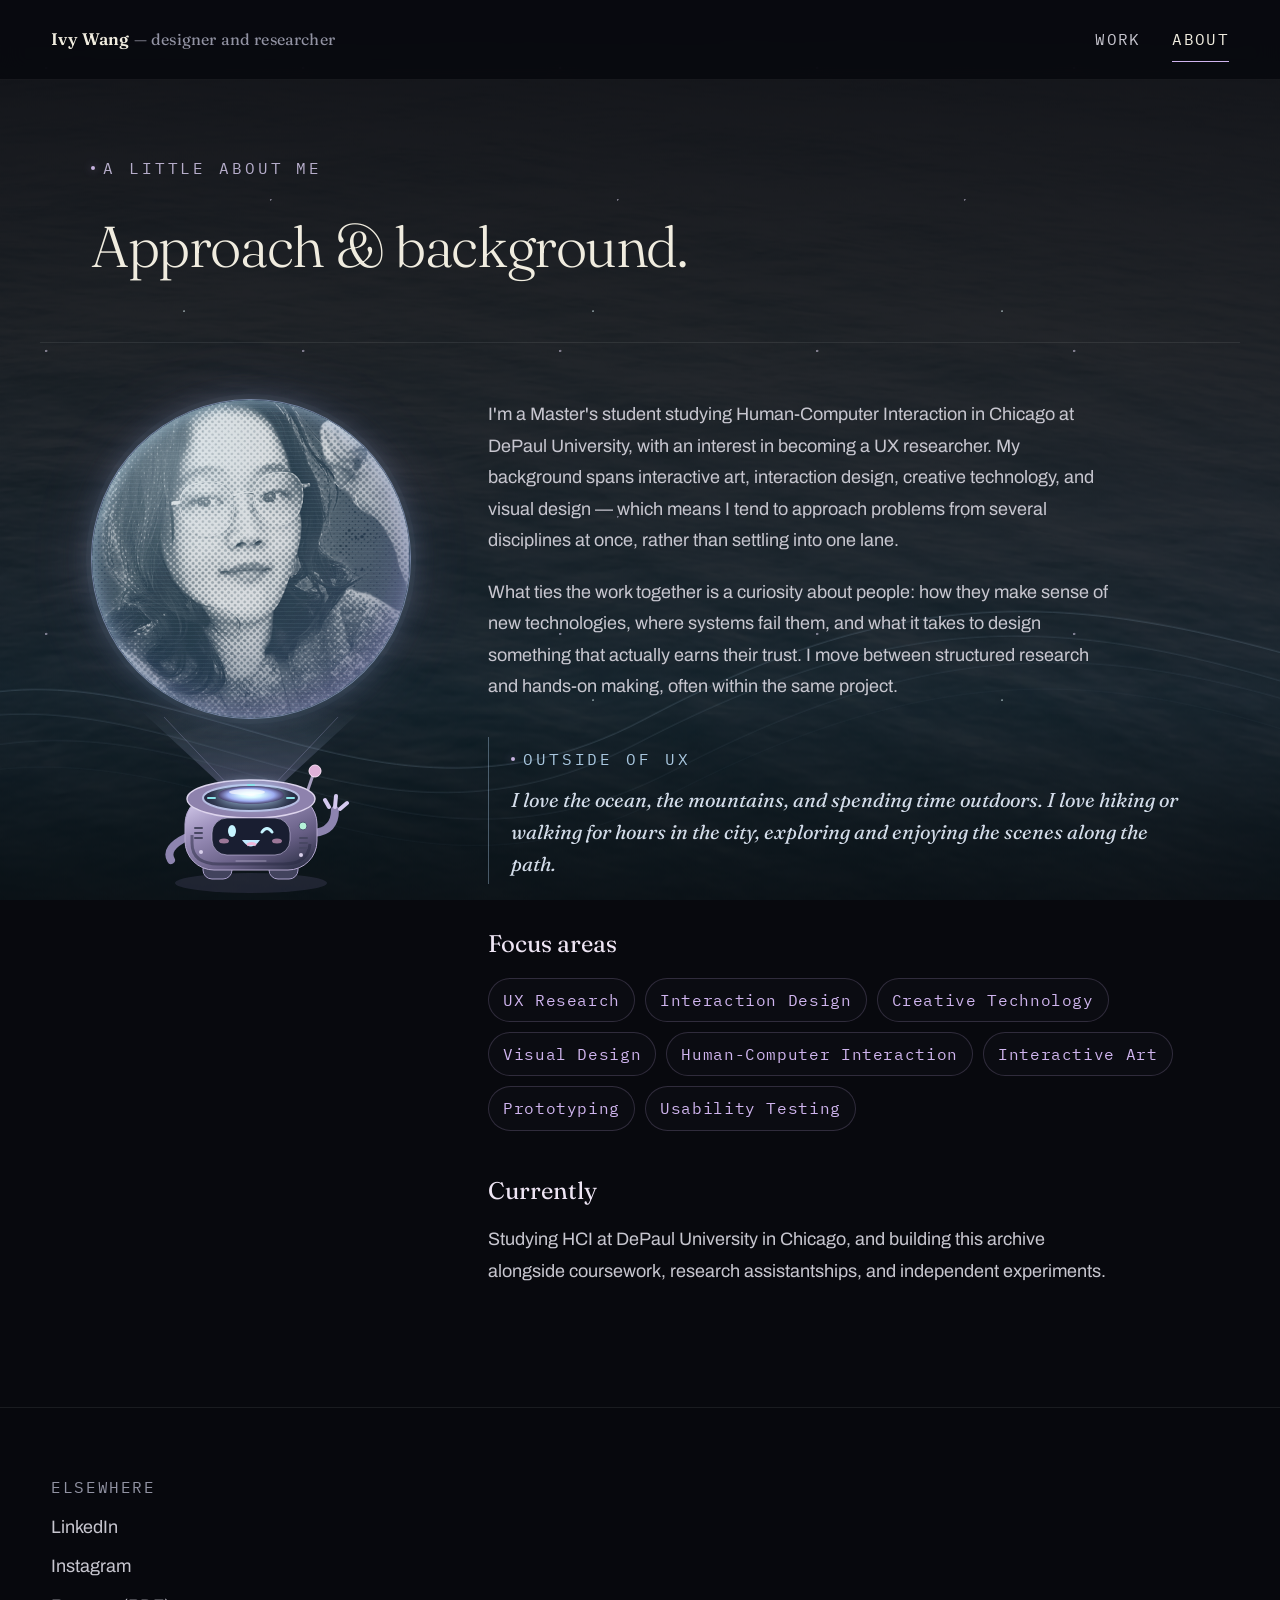
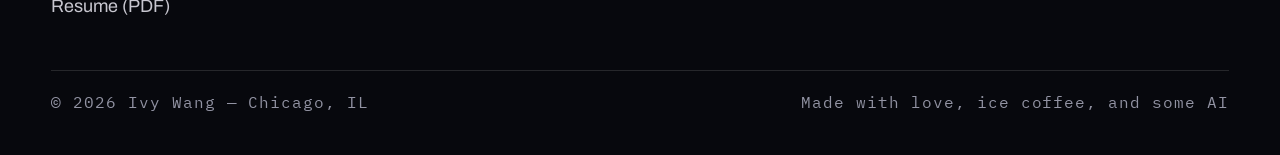
==== commit 6f16710b: "Updated portfolio Updates on case study content, home page style and formatting." ====
--- a/about.html
+++ b/about.html
@@ -22,7 +22,7 @@
   <a href="index.html" class="mark">Ivy Wang<span> — designer and researcher</span></a>
   <button class="nav-toggle" aria-expanded="false" aria-controls="nav-links">Menu</button>
   <ul class="nav-links" id="nav-links">
-    <li><a href="work.html" data-page="work">Work</a></li>
+    <li><a href="index.html#project-index" data-page="work">Work</a></li>
     <li><a href="about.html" data-page="about">About</a></li>
   </ul>
 </nav>
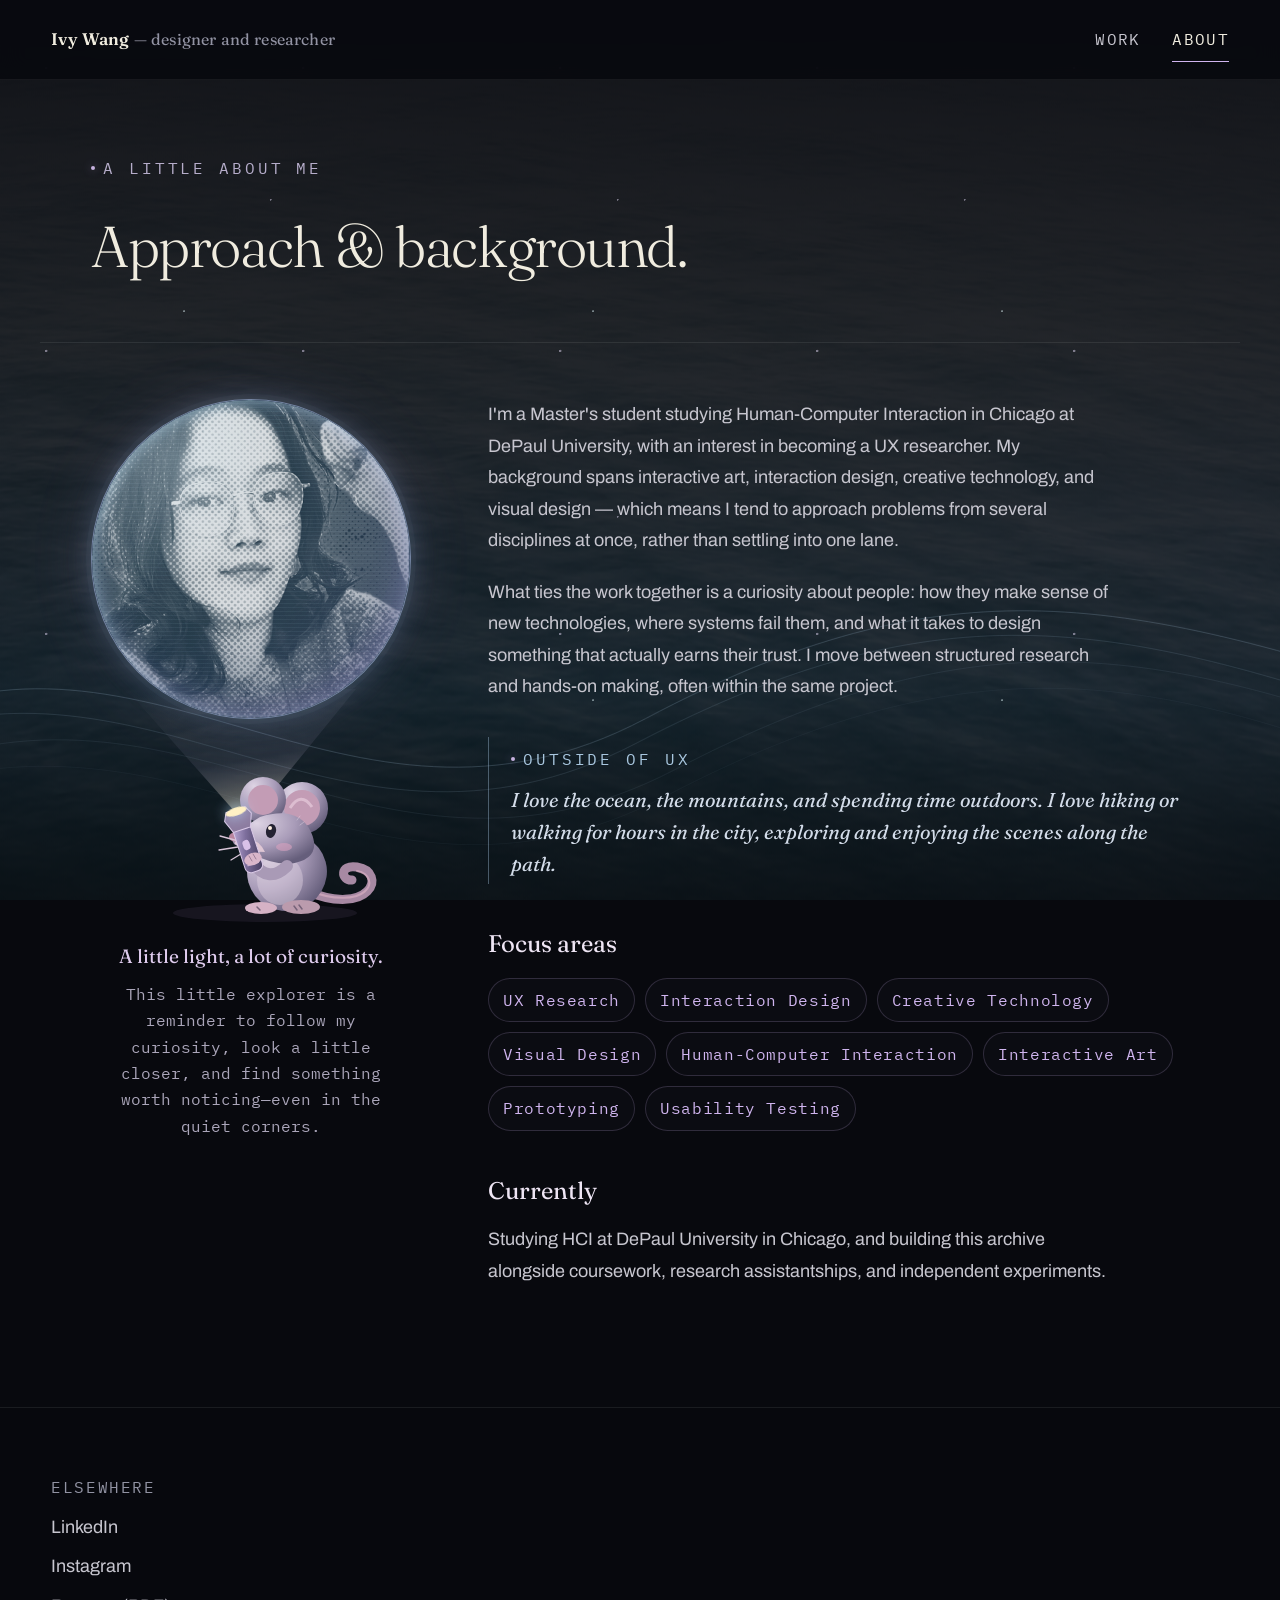
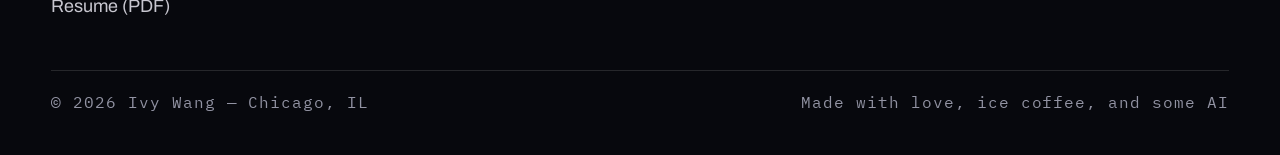
==== commit d211c124: "Big Update Updated case study content, page layout" ====
--- a/about.html
+++ b/about.html
@@ -5,7 +5,7 @@
 <meta name="viewport" content="width=device-width, initial-scale=1.0">
 <title>About — Ivy Wang</title>
 <link rel="stylesheet" href="styles.css?v=responsive-2">
-<link rel="stylesheet" href="about.css?v=projector-1">
+<link rel="stylesheet" href="about.css?v=rat-2">
 </head>
 <body data-page="about">
 <div class="about-atmosphere" aria-hidden="true">
@@ -38,41 +38,48 @@
       <div class="portrait-water">
         <img src="assets/profile-pic.jpeg" alt="Halftone portrait of Ivy Wang" width="512" height="512">
       </div>
-      <svg class="hologram-projector" viewBox="0 0 320 190" aria-hidden="true" focusable="false">
+      <svg class="hologram-projector rat-lantern" viewBox="0 0 320 220" role="img" aria-labelledby="rat-title">
+        <title id="rat-title">A curious little rat shining a flashlight up at Ivy’s portrait</title>
         <defs>
-          <linearGradient id="projection-beam" x2="0" y2="1"><stop stop-color="#bcecff" stop-opacity="0"/><stop offset="1" stop-color="#c9b5ff" stop-opacity=".3"/></linearGradient>
-          <linearGradient id="projector-shell" x1="0" y1="0" x2=".8" y2="1"><stop stop-color="#ddd4f3"/><stop offset=".35" stop-color="#9d91bc"/><stop offset=".75" stop-color="#655d83"/><stop offset="1" stop-color="#34364e"/></linearGradient>
-          <radialGradient id="lens-glass"><stop stop-color="#fff"/><stop offset=".3" stop-color="#d8f9ff"/><stop offset=".7" stop-color="#9dacf1"/><stop offset="1" stop-color="#49416b"/></radialGradient>
+          <linearGradient id="rat-beam" x1="0" y1="0" x2="0.3" y2="1"><stop stop-color="#dceaff" stop-opacity="0"/><stop offset=".65" stop-color="#e0d4ff" stop-opacity=".09"/><stop offset="1" stop-color="#fff2ca" stop-opacity=".4"/></linearGradient>
+          <radialGradient id="rat-fur" cx=".3" cy=".2" r=".85"><stop stop-color="#ded4e4"/><stop offset=".55" stop-color="#a89bb8"/><stop offset="1" stop-color="#655e7b"/></radialGradient>
+          <linearGradient id="rat-torch" x2="1" y2="1"><stop stop-color="#c4b3df"/><stop offset=".45" stop-color="#7e6f9d"/><stop offset="1" stop-color="#423a5b"/></linearGradient>
         </defs>
-        <path class="projection-light" d="M48 0H272L180 85H140Z" fill="url(#projection-beam)"/>
-        <path d="M73 8L141 80M247 8L179 80" fill="none" stroke="#c8c2fb" stroke-opacity=".22"/>
-        <ellipse cx="160" cy="174" rx="76" ry="10" fill="#b4a2ef" opacity=".12"/>
-        <!-- Little boots, a waving arm, and a slightly overqualified antenna. -->
-        <rect x="112" y="151" width="29" height="19" rx="9" fill="#42435d" stroke="#aaa0cb"/>
-        <rect x="178" y="151" width="29" height="19" rx="9" fill="#42435d" stroke="#aaa0cb"/>
-        <path d="M96 128Q73 139 80 151M223 124Q244 122 244 101" fill="none" stroke="#8d84af" stroke-width="8" stroke-linecap="round"/>
-        <path d="M238 98l-4-7m10 7 1-11m4 13 7-6" stroke="#d4c9ef" stroke-width="4" stroke-linecap="round"/>
-        <path d="M213 92l9-26" stroke="#a59dbf" stroke-width="3"/>
-        <circle cx="224" cy="62" r="6" fill="#dfb1d9" stroke="#ffe5fa"/>
-        <rect x="94" y="86" width="132" height="75" rx="29" fill="url(#projector-shell)" stroke="#b5a9d0"/>
-        <path d="M101 126v8q0 21 27 21h65q24 0 26-20" fill="none" stroke="#292b43" stroke-opacity=".5" stroke-width="3"/>
-        <ellipse cx="160" cy="90" rx="64" ry="19" fill="#8e82ad" stroke="#ddd4ed" stroke-width="1.5"/>
-        <ellipse cx="160" cy="89" rx="48" ry="13" fill="#262c43" stroke="#b7bde2" stroke-width="2"/>
-        <ellipse class="projector-lens" cx="160" cy="86" rx="33" ry="9" fill="url(#lens-glass)"/>
-        <ellipse cx="156" cy="83" rx="18" ry="3" fill="#fff" opacity=".65"/>
-        <path d="M117 89h7m72 0h7M157 76h6" stroke="#8be4ea" stroke-width="2" stroke-linecap="round"/>
-        <rect x="121" y="109" width="78" height="37" rx="15" fill="#191e31" stroke="#bcb4d6" stroke-opacity=".65"/>
-        <ellipse cx="141" cy="122" rx="4" ry="6" fill="#c6f4ff"/>
-        <path d="M171 123q5-7 10 0" fill="none" stroke="#c6f4ff" stroke-width="3" stroke-linecap="round"/>
-        <ellipse cx="133" cy="132" rx="5" ry="2.5" fill="#e3a8cf" opacity=".65"/>
-        <ellipse cx="186" cy="132" rx="5" ry="2.5" fill="#e3a8cf" opacity=".65"/>
-        <path d="M151 131q9 13 18 0Z" fill="#c2eaff"/>
-        <path d="M156 136q5-3 9 0" stroke="#efb7d9" stroke-width="3"/>
-        <g stroke="#484763" stroke-width="2" stroke-linecap="round"><path d="M104 119h7m-7 5h7m-7 5h7"/><path d="M209 129h7m-7 5h7m-7 5h7"/></g>
-        <circle cx="212" cy="117" r="4" fill="#b5f3d9" stroke="#535776"/>
-        <circle cx="110" cy="143" r="2" fill="#d8cfea"/><circle cx="210" cy="146" r="2" fill="#d8cfea"/>
-        <path d="M145 152h30" stroke="#d8d1ee" stroke-opacity=".5" stroke-linecap="round"/>
+        <path class="projection-light" d="M35 -20H265L161 108L145 104Z" fill="url(#rat-beam)"/>
+        <ellipse cx="174" cy="204" rx="92" ry="9" fill="#c5a9ed" opacity=".08"/>
+        <!-- A curled tail, oversized ears, and a very serious little flashlight. -->
+        <path d="M213 181C280 210 297 163 266 158C248 155 250 172 261 171" fill="none" stroke="#a789a3" stroke-width="9" stroke-linecap="round"/>
+        <path d="M213 180C278 206 292 167 266 162" fill="none" stroke="#e3b8cb" stroke-width="2" stroke-linecap="round" opacity=".55"/>
+        <ellipse cx="196" cy="163" rx="40" ry="39" fill="url(#rat-fur)" transform="rotate(-15 196 163)"/>
+        <ellipse cx="189" cy="171" rx="23" ry="25" fill="#ddd1df" opacity=".45"/>
+        <ellipse cx="210" cy="198" rx="19" ry="7" fill="#bb9bad"/>
+        <ellipse cx="170" cy="199" rx="16" ry="6" fill="#d5b2c5"/>
+        <path d="M203 197l3 4m2-5 3 4m-45-2 3 3" stroke="#776379" stroke-width="1.5" stroke-linecap="round"/>
+        <circle cx="211" cy="99" r="26" fill="url(#rat-fur)"/>
+        <circle cx="211" cy="99" r="18" fill="#c39cb5"/>
+        <path d="M199 99q11-17 22-1" fill="none" stroke="#ead0de" stroke-width="3" opacity=".65"/>
+        <circle cx="172" cy="91" r="23" fill="url(#rat-fur)"/>
+        <circle cx="172" cy="91" r="15" fill="#c39cb5"/>
+        <path d="M169 108Q207 96 220 123Q232 150 199 155Q174 155 143 135Q137 126 150 120Z" fill="url(#rat-fur)"/>
+        <path d="M144 129Q166 126 174 143Q153 142 144 135Z" fill="#dfc7d4"/>
+        <ellipse cx="144" cy="128" rx="6" ry="4.5" fill="#b986a0"/>
+        <ellipse cx="180" cy="122" rx="5" ry="7" fill="#242232" transform="rotate(15 180 122)"/>
+        <circle cx="179" cy="119" r="2" fill="#fff0e2"/>
+        <ellipse cx="193" cy="138" rx="8" ry="4" fill="#d9a2bf" opacity=".6"/>
+        <path d="M154 137q7 8 15 5M151 133l-22-6m24 10-25 4m30-1-18 11" fill="none" stroke="#d8c4d8" stroke-width="1.3" stroke-linecap="round"/>
+        <path d="M196 157Q178 175 162 154" fill="none" stroke="#a99ab6" stroke-width="12" stroke-linecap="round"/>
+        <g transform="rotate(-18 155 133)">
+          <rect x="146" y="109" width="18" height="55" rx="6" fill="url(#rat-torch)" stroke="#dac9e7" stroke-width="1"/>
+          <path d="M141 107l5 13h18l5-13-4-8h-20Z" fill="#8c7b9f" stroke="#dac9e7"/>
+          <ellipse class="projector-lens" cx="155" cy="101" rx="11" ry="4" fill="#fff1c5"/>
+          <rect x="151" y="131" width="7" height="10" rx="3" fill="#d9c1e8"/>
+          <path d="M149 151h12m-12 5h12" stroke="#c0accf" stroke-width="1.5"/>
+        </g>
+        <ellipse cx="162" cy="150" rx="9" ry="6" fill="#d9b6ca" transform="rotate(-20 162 150)"/>
+        <path d="M158 147l3 5m1-7 3 5" stroke="#9c7e97" stroke-width="1" stroke-linecap="round"/>
+        <path d="M209 116l4-3m-7-2 3-4" stroke="#eee1ed" stroke-opacity=".4" stroke-linecap="round"/>
       </svg>
+      <figcaption class="rat-story"><strong>A little light, a lot of curiosity.</strong><span>This little explorer is a reminder to follow my curiosity, look a little closer, and find something worth noticing—even in the quiet corners.</span></figcaption>
     </figure>
     <div class="about-copy">
       <p>
--- a/about.css
+++ b/about.css
@@ -41,6 +41,9 @@
 .about-photo figcaption{display:flex;justify-content:space-between;gap:12px;padding-top:16px;font-size:1rem;color:#d9cfdf}
 .about-photo figcaption span{color:#9894aa}
 .hologram-projector{display:block;width:100%;height:auto;margin-top:-10px;overflow:visible;pointer-events:none}
+.about-photo .rat-story{display:block;text-align:center;padding:12px 8px 0;font-size:1rem;line-height:1.65}
+.rat-story strong{display:block;color:#decbed;font-family:var(--f-display);font-size:1.2rem;font-weight:400;margin-bottom:8px}
+.about-photo .rat-story span{display:block;color:#aba6ba}
 .projector-lens{filter:drop-shadow(0 0 7px #bbdfff);animation:projector-glow 4s ease-in-out infinite alternate}
 .projection-light{animation:projector-glow 4s ease-in-out infinite alternate}
 @keyframes projector-glow{from{opacity:.65}to{opacity:1}}
